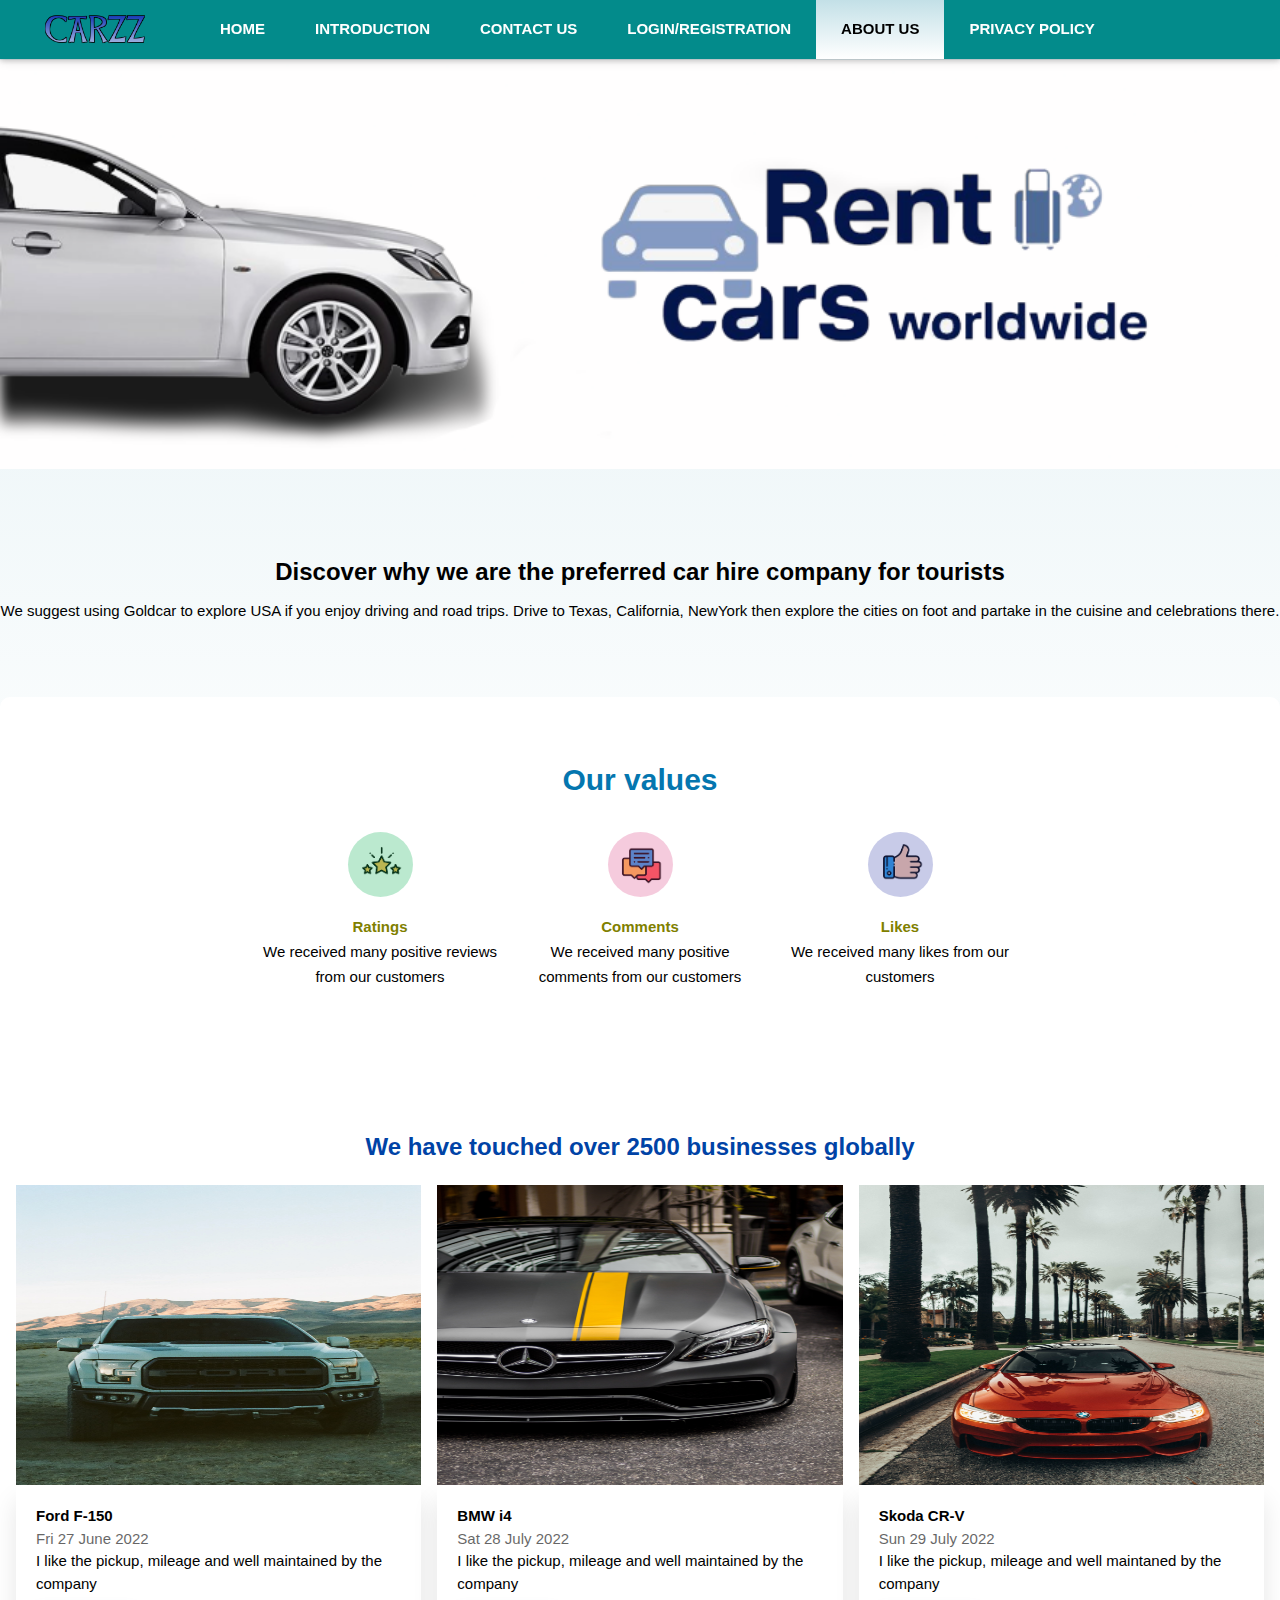
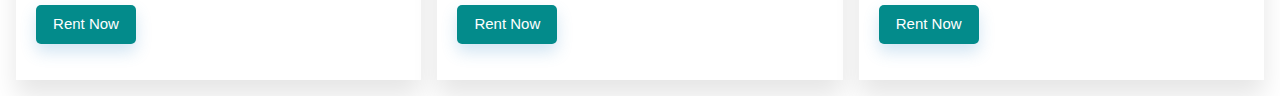
==== About us.html @ 59fe9b58 "first commit" ====
<!DOCTYPE html>
<html lang="en">

<head>
    <meta charset="utf-8" />
    <meta name="viewport" content="width=device-width, initial-scale=1">
    <title>CAR RENTAL MANAGEMENT</title>
    <link href="Car_Rental.css" rel="stylesheet" type="text/css" />
    <link rel="stylesheet" href="https://www.w3schools.com/w3css/4/w3.css">
    <script src="./script.js"></script>
    <link rel="stylesheet" href="https://cdnjs.cloudflare.com/ajax/libs/font-awesome/4.7.0/css/font-awesome.min.css">
</head>

<body>
    <div class="w3-top">
        <div class="w3-bar w3-card">
            <a class="w3-bar-item nav-padding w3-hide-medium w3-hide-large w3-right" href="javascript:void(0)"
                onclick="myFunction()" title="Toggle Navigation Menu"><i class="fa fa-bars"></i></a>
            <a class="logo" href="./index.html"><img src="./logo1.png" alt="logo"></a>
            <a href="./index.html" class="w3-bar-item nav-padding w3-hide-small">HOME</a>
            <a href="./Introduction.html" class="w3-bar-item nav-padding w3-hide-small">INTRODUCTION</a>
            <a href="./Contact us.html" class="w3-bar-item nav-padding w3-hide-small">CONTACT US</a>
            <a href="./Login_Registration.html" class="w3-bar-item nav-padding w3-hide-small">LOGIN/REGISTRATION</a>
            <a href="./About us.html" class="w3-bar-item nav-padding w3-hide-small active">ABOUT US</a>
            <a href="./privacy_policy.html" class="w3-bar-item nav-padding w3-hide-small">PRIVACY POLICY</a>
        </div>
    </div>

    <div id="navDemo" class="w3-bar-block w3-black w3-hide w3-hide-large w3-hide-medium w3-top" style="margin-top:46px">
        <a href="./index.html" class="w3-bar-item w3-padding-large" onclick="myFunction()">HOME</a>
        <a href="./Introduction.html" class="w3-bar-item w3-padding-large" onclick="myFunction()">INTRODUCTION</a>
        <a href="./Contact us.html" class="w3-bar-item w3-padding-large" onclick="myFunction()">CONTACT US</a>
        <a href="./Login_Registration.html" class="w3-bar-item w3-padding-large" onclick="myFunction()">LOGIN/REGISTRATION</a>
        <a href="./About us.html" class="w3-bar-item w3-padding-large active"
            onclick="myFunction()">ABOUT US</a>
        <a href="./privacy_policy.html" class="w3-bar-item w3-padding-large" onclick="myFunction()">PRIVACY
            POLICY</a>
    </div>
    <div class="image_home">
        <img class="home_image" src="./home-image.png" alt="contact-image">
    </div>

        <div class="paragraph_wrapper">
            <h3>Discover why we are the preferred car hire company for tourists</h3>
            <p>We suggest using Goldcar to explore USA if you enjoy driving and road trips. Drive to Texas, California,
                NewYork then explore the cities on foot and partake in the cuisine and celebrations there.</p>
        </div>
        <div class="review_wrapper">
            <h2>Our values</h2>
            <ul class="login_other">
                <li>
                    <div class="review1"></div><br>
                    <b><span style="color:olive">Ratings</span></b><br>
                    <p>We received many positive reviews from our customers</p>
                </li>
                <li>
                    <div class="review2"></div><br>
                    <b><span style="color:olive">Comments</span></b><br>
                    <p>We received many positive comments from our customers</p>
                </li>
                <li>
                    <div class="review3"></div><br>
                    <b><span style="color:olive">Likes</span></b><br>
                    <p>We received many likes from our customers</p>
                </li>
            </ul>
        </div>

        <div class="business-wrapper">
            <h3>We have touched over 2500 businesses globally</h3>
            <div class="w3-row-padding">
                <div class="w3-third w3-margin-bottom">
                    <img src="./Ford.jpg" alt="New York" class="w3-hover-opacity image-div">
                    <div class="w3-container w3-white image-div-content">
                        <p><b>Ford F-150</b></p>
                        <p class="w3-opacity">Fri 27 June 2022</p>
                        <p>I like the pickup, mileage and well maintained by the company</p>
                        <button class="w3-button submit_button_5 w3-margin-bottom">Rent Now</button>
                    </div>
                </div>
                <div class="w3-third w3-margin-bottom">
                    <img src="./Benze.jpg" alt="Paris" class="w3-hover-opacity image-div">
                    <div class="w3-container w3-white image-div-content">
                        <p><b>BMW i4</b></p>
                        <p class="w3-opacity">Sat 28 July 2022</p>
                        <p>I like the pickup, mileage and well maintained by the company</p>
                        <button class="w3-button submit_button_5 w3-margin-bottom">Rent Now</button>
                    </div>
                </div>
                <div class="w3-third w3-margin-bottom">
                    <img src="./BMW.jpg" alt="San Francisco" class="w3-hover-opacity image-div">
                    <div class="w3-container w3-white image-div-content">
                        <p><b>Skoda CR-V</span></b></p>
                        <p class="w3-opacity">Sun 29 July 2022</p>
                        <p>I like the pickup, mileage and well maintaned by the company</p>
                        <button class="w3-button submit_button_5 w3-margin-bottom">Rent Now</button>
                    </div>
                </div>
            </div>
        </div>


    </div>
</body>

</html>
---- Car_Rental.css ----
* {
    font-family: 'Poppins', sans-serif;
    margin: 0;
    padding: 0;
    scroll-padding-top: 1rem;
    scroll-behavior: smooth;
    text-decoration: none;
    box-sizing: border-box;
}

.card-wrapper {
    position: relative;
    width: 100%;
    border: 1px solid #a5a5a545;
    box-shadow: rgb(201 201 201 / 25%) 6px 8px 12px 5px;
    margin: 100px auto;
    top: 70px;
}

.footer {
    padding: 60px 190px;
    border: 1px solid #a5a5a545;
    box-shadow: rgb(201 201 201 / 25%) 6px 8px 12px 5px;
    margin-top: 60px;
}

.homeul{
    display: flex;
    justify-content: space-evenly;
}

.policy_heading {
    text-align: center;
    margin-top: 100px;
    margin-bottom: 50px;
    font-weight: 600;
}

.profile-content {
    padding: 90px 20px 20px;
}

.profile-img img{
    width: 148px;
    border-radius: 50%;
    height: 100%;
}

.profile-img {
    border-radius: 50%;
    width: 150px;
    text-align: center;
    height: 150px;
    position: absolute;
    border-bottom: 3px solid #a5a5a5a6;
    border-left: 1px solid #a5a5a5a6;
    border-right: 1px solid #a5a5a5a6;
    display: inline-block;
    margin: 0 auto;
    top: -80px;
    left: 42%;
    background-color: #ececec;
    overflow: hidden;
}

.youtube_video {
    text-align: center;
}

.image-div-content {
    box-shadow: 0px 16px 24px 0px rgb(0 0 0 / 10%);
    padding: 20px !important;
}

.business-wrapper {
    margin: 85px 0px;
}

.business-wrapper h3 {
    margin-bottom: 20px;
    padding: 0;
    color: #0043a6;
    font-weight: 700;
    text-align: center;
}

.image-div-content button {
    margin-top: 10px;
}

img.image-div {
    width: 100%;
    height: 300px;
}



.review_wrapper {
    padding: 50px 0px;
    background: white;
    border-radius: 10px;
    text-align: center;
}

.review_wrapper h2 {
    font-weight: 600;
    margin-bottom: 25px;
}

.paragraph_wrapper {
    text-align: center;
    padding: 75px 0px;
}

.paragraph_wrapper h3 {
    font-weight: 600;
}

.w3-bar-item {
    white-space: normal;
    color: white !important;
    font-weight: 700 !important;
}

.image_home {
    margin-top: 60px;
}


.w3-card {
    background-color: #038b8b;
}

.active {
    background-image: linear-gradient(to bottom, rgb(195 224 231 / 120%), #ffffff);
    color: black !important;
}

.background-body {
    background-color: red;
}

/* h1, h2 {
    font-family: cursive;
    color: #17adbdfa;
} */

h1,
h2 {
    font-family: cursive;
    color: #0476af;
}

.padding20_up_down {
    padding: 20px 0px;
}

html,
body {
    height: 100%;
    width: 100%;
}

img {
    width: 100%;
}

body {
    color: var(--text-color);
    /* background: #bda85a24; */
    /*  background: rgb(195 224 231 / 30%);*/
    background-image: linear-gradient(to bottom, rgb(195 224 231 / 50%), #ffffff);
    background-attachment: fixed;
}

.container {
    max-width: 1068px;
    margin-left: auto;
    margin-right: auto;

}

.top_heading_cars {
    text-align: center;
}

.top_heading_cars h2 {
    font-size: 32px;
}

.references_wrapper h3 {
    font-size: 32px;
    font-family: cursive;
}

header {
    display: block;
    width: 100%;
    position: fixed;
    top: 0;
    left: 0;
    z-index: 100;
}

.nav {
    display: flex;
    align-items: center;
    justify-content: space-between;
    padding: 20px 35px;
}

#menu-icon {
    font-size: 24px;
    cursor: pointer;
    color: var(--text-color);
    display: none;
}

.navbar {
    display: flex;
    column-gap: 2rem;
    list-style: none;
}

.navbar a {
    color: var(--main-color);
    font-size: 1rem;
    text-transform: uppercase;
    font-weight: 600;
}

.navbar a:hover {
    color: var(--main-color);
    border-bottom: 3px solid red;
}

#search-icon {
    font-size: 24px;
    cursor: pointer;
}

.search-box {
    position: absolute;
    top: 110%;
    right: 0;
    left: 0;
    background: var(--bg-color);
    box-shadow: 4px 4px 20px rgb(15 54 55 /10%);
    border-radius: 0.5rem;
    border: 1px solid black;
}

.search-box input {
    width: 100%;
    padding: 10px;
    border: none;
    outline: none;
    background: transparent;
    font-size: 1rem;
}

.home {
    max-width: 1300px;
    margin: auto;
    width: 100%;
    min-height: 540px;
    display: flex;
    align-items: center;

}

.home-text span {
    color: red;
    font-weight: 400;
}

.references_wrapper h3 {
    text-align: center;
}

.references_wrapper {
    margin: 50px 0px;
}


.ordered-list-style li:before {
    content: counter(item);
    background: #16a6e3;
    border-radius: 100%;
    color: white;
    width: 35px;
    text-align: center;
    display: inline-block;
    padding: 7px;
}

.ordered-list-style li {
    width: 190px;
    counter-increment: item;
    margin-bottom: 5px;
}

.ordered-list-style {
    margin: 10px;
    padding: 10px;
    display: flex;
    justify-content: center;
    list-style: none;
    counter-reset: item;
}

.ordered-list-style li a {
    color: black;
    font-family: 'Trebuchet MS';
    font-size: 18px;
}

.heading h3 {
    text-align: center;
}

.home-text p {
    font-size: 17px;
    font-weight: 300;
    margin: 0.5rem 0 1.2rem;
}

.heading {
    margin-bottom: 55px;
    padding: 25px;
    border-radius: 10px;
}

.heading p {
    font-size: 17px;
    font-weight: 300;
    margin: 0.5rem 0 1.2rem;
}

.cars-container {
    display: flex;
    flex-wrap: wrap;
    gap: 2rem;
    margin-top: 2rem;
}

.cars-container .box {
    flex: 1 1 17rem;
    position: relative;
    height: 200px;
    border-radius: 0.5rem;
    overflow: hidden;

}

.cars-container .box img {
    width: 100%;
    height: 100%;
    object-fit: cover;
    overflow: hidden;
}

.cars-container .box img:hover {
    transform: scale(1.1);
    transition: 0.5s;
}

.cars-container .box h2 {
    position: absolute;
    bottom: 1rem;
    left: 1rem;
    font-weight: 300;
    font-size: 1rem;
    background: var(--bg-color);
    padding: 8px;
    color: white;
    border-radius: 0.5rem;
}

.contact_other a,
.contact_other p {
    color: black;
    /* font-family :'Courier New', Courier, monospace; */
    font-family: 'Trebuchet MS'
}


/*
  .about{
    display:flex;
    flex-wrap: wrap;
    align-items:center;
    gap: 1.5rem;
  }
  .about-text h2{
    font-size: 1.7rem;
    font-weight: 500;
  }
  .about-text p{
   font-size: 0.938rem;
    margin: 0.5rem 0 1.4rem;
  }
  */















.navbar_wrapper {
    text-align: right;
    height: 100px;
    width: 100%;
    background: white;
    border-bottom: 1px solid rgba(0, 0, 0, 0.321);
    position: relative;
}

.logo {
    float: left;
    margin: 10px 40px;
    width: 110px;
    margin-right: 45px;
}

/* .nav_ul {
    list-style-type: none;
    margin: 0;
    padding: 0px 90px;
    margin: 0;
    position: absolute;
    top: 50%;
    width: 100%;
    -ms-transform: translateY(-50%);
    transform: translateY(-50%);
} */


nav {
    display: flex;
    justify-content: space-between;
    height: 80px;
    padding: 0px 55px;
    border-bottom: 1px solid #00000036;
}

nav .nav_ul {
    display: flex;
    list-style: none;
    padding: 30px 0px;
}

.nav_ul li {
    display: inline;
    margin: 0px 20px;
}

.hover_nav {
    font-weight: 600;
}

.hover_nav:hover {
    color: black;
    font-size: 18px;
    padding: 10px;
    box-shadow: rgb(221 221 221) 0px 5px 13px 0px;
    border-radius: 5px;
}

.nav_ul li a {
    color: black;
    font-size: 18px;
    padding: 10px;
}

.top_heading {
    background: #ffffff;
    padding: 60px 30px;
    line-height: 34px;
    border-radius: 10px;
    text-align: center;
    margin-top: 110px;
}

.home-text {
    padding: 25px;
}

.top_heading p {
    font-family: system-ui;
}

/* .body_wrapper {
    max-width: 1300px;
    margin: auto;
    width: 100%;
    padding: 35px 0px;
    margin-top: 25px;
} */

.body_wrapper {
    margin-top: 30px;
}

.body_wrapper_login {
    max-width: 1300px;
    margin: auto;
    width: 100%;
    padding: 35px 0px;
    position: relative;
}

.form_contactus {
    width: 500px;
    margin: auto;
    background: white;
    border-radius: 15px;
}

.body_login_wrapper {
    margin-top: 55px;
}

.form_login {
    width: 600px;
    border-radius: 15px;
    background: white;
    margin: auto;
    border: 1px solid #f5f5f5;
    padding: 0;
}

fieldset {
    padding: 25px 10px;
    border-radius: 15px;
    border-color: rgb(192 192 192 / 25%) !important;
    box-shadow: #ddd 15px 18px 20px 0;
}

.submit_button_5{
    float: left;
    padding: 5px;
    background: #038b8b!important;
    border-radius: 2px;
    cursor: pointer;
    width: 100px !important;
    border: 0px !important;
    border-radius: 5px;
    color: white !important;
    box-shadow: 0px 8px 16px #3e8ecc3b;
}

.submit_button_contactus {
    float: right;
    padding: 5px;
    background: #038b8b!important;
    border-radius: 2px;
    cursor: pointer;
    width: 100px !important;
    border: 0px !important;
    border-radius: 5px;
    color: white !important;
    box-shadow: 0px 8px 16px #3e8ecc3b;
}

.submit_button_decline {
    float: right;
    padding: 5px;
    background: #ffffff!important;
    border-radius: 2px;
    cursor: pointer;
    width: 100px !important;
    border: 0px !important;
    border-radius: 5px;
    color: black !important;
    box-shadow: 0px 8px 16px #3e8ecc3b;
    margin-right: 10px;
}

.reset_button_contactus {
    float: right;
    padding: 5px;
    background: rgb(255 255 255 / 67%);
    border-radius: 5px;
    cursor: pointer;
    width: 100px !important;
    border: 0px !important;

    box-shadow: 0px 8px 16px rgb(48 52 53 / 25%);
    margin-right: 10px !important;
}


.form_contactus input {
    width: 100%;
    margin: 5px 0px;
    height: 35px;
}

.form_login input {
    width: 100%;
    margin: 5px 0px;
    height: 35px;
}


.center_heading {
    margin: 30px 0px;
    text-align: center;
}

.description_contactus {
    width: 75%;
    margin: auto;
    padding: 50px 0px;
}

.description_contactus ul {
    margin-left: 10px;
    margin: 15px 0px 0px 15px;
}

.logo_social_facebook {
    width: 35px;
    height: 35px;
    margin: 0;
    display: inline-block;
    background-image: url(./social.png);
    background-position-x: 1px;
    background-size: 115px;
    background-repeat: no-repeat;
    margin-bottom: -10px;
}

.logo_social_twitter {
    width: 35px;
    height: 35px;
    margin: 0;
    display: inline-block;
    background-image: url(./social.png);
    background-position-x: 1px;
    background-size: 115px;
    background-repeat: no-repeat;
    margin-bottom: -10px;
    background-position-x: -75px;
    background-position-y: -35px;
}


.logo_social_skype {
    width: 35px;
    height: 35px;
    margin: 0;
    display: inline-block;
    background-image: url(./social.png);
    background-position-x: 1px;
    background-size: 115px;
    background-repeat: no-repeat;
    margin-bottom: -10px;
    background-position-x: -75px;
    background-position-y: -70px;
}

.w3-input {
    padding: 8px;
    display: block;
    border: none;
    border-bottom: 1px solid #ccc;
    width: 100%;
}

.required:after {
    content: " *";
    color: red;
}

fieldset p {
    margin-bottom: 20px;
}

.logo_social_phone {
    width: 35px;
    height: 35px;
    margin: 0;
    display: inline-block;
    background-image: url(./contact.png);
    background-position-x: -145px;
    background-size: 205px;
    background-repeat: no-repeat;
    margin-bottom: -10px;
    background-position-y: -30px;
}

.logo_social_email {
    width: 35px;
    height: 35px;
    margin: 0;
    display: inline-block;
    background-image: url(./contact.png);
    background-position-x: -177px;
    background-size: 205px;
    background-repeat: no-repeat;
    margin-bottom: -10px;
    background-position-y: -120px;
}

.logo_social_address {
    width: 35px;
    height: 35px;
    margin: 0;
    display: inline-block;
    background-image: url(./contact.png);
    background-position-x: -177px;
    background-size: 205px;
    background-repeat: no-repeat;
    margin-bottom: -10px;
    background-position-y: -90px;
}

textarea {
    max-width: 550px;
    height: auto;
}

.logo_social_name {
    width: 32px;
    height: 35px;
    margin: 0;
    display: inline-block;
    background-image: url(./contact.png);
    background-position-x: 0px;
    background-size: 205px;
    background-repeat: no-repeat;
    margin-bottom: -10px;
    background-position-y: 0px;
}

.logo_social_subject {
    width: 32px;
    height: 35px;
    margin: 0;
    display: inline-block;
    background-image: url(./contact.png);
    background-position-x: -143px;
    background-size: 205px;
    background-repeat: no-repeat;
    margin-bottom: -10px;
    background-position-y: 0px;
}


.logo_social_message {
    width: 32px;
    height: 35px;
    margin: 0;
    display: inline-block;
    background-image: url(./contact.png);
    background-position-x: -70px;
    background-size: 205px;
    background-repeat: no-repeat;
    margin-bottom: -10px;
    background-position-y: 0px;
}

.logo_social_email1 {
    width: 32px;
    height: 35px;
    margin: 0;
    display: inline-block;
    background-image: url(./contact.png);
    background-position-x: -105px;
    background-size: 205px;
    background-repeat: no-repeat;
    margin-bottom: -10px;
    background-position-y: -120px;
}

.description_contactus ul {
    display: flex;
    width: 100%;
    justify-content: space-evenly;
    list-style: none;
}

.contact_other li {
    display: block;
    text-align: center;
    line-height: 25px;
    border: 1px solid #00000012;
    padding: 5px;
    width: 260px;
    border-radius: 5px;
}

.contact_other li:hover {
    -ms-transform: scale(1);
    -webkit-transform: scale(1);
    transform: scale(1);
    box-shadow: rgb(221 221 221) 0px 5px 13px 0px;
}

.contact_content {
    width: 100%;
    background: #038b8b3d;
    padding: 76px 50px;
    margin-top: 75px;
    text-align: center;
    border-radius: 10px;
    box-shadow: 0px 16px 24px 0px rgb(0 0 0 / 30%);
}

.get_touch_heading {
    text-align: center;
    font-size: 26px;
}

.contact_content h2 {
    margin: 25px 0px;
    color: rgb(0, 0, 0);
}

.contact_content p {
    color: rgb(0, 0, 0);
}

.top-left {
    position: absolute;
    top: 125px;
    left: 16px;
    color: white;
    font-size: 50px;
    text-transform: uppercase;
}

.image_login {
    position: relative;
}

.mini-title {
    position: absolute;
    top: 198px;
    left: 175px;
    color: white;
    font-size: 35px;
    text-transform: capitalize;
    font-family: cursive;
}

.radio_button_login {
    display: flex;
    margin-bottom: 0px !important;
    align-items: center;
    margin: 0px 10px;
}

.radio_button_login label {
    padding-left: 10px;
}

.radio_button_login input {
    width: 16px;
}

.gender_wraper,
.contact_method_wraper {
    display: flex;
}

.checkbox_login {
    display: flex;
    margin-bottom: 0px !important;
    align-items: center;
    margin: 0px 10px;
}

.checkbox_login label {
    padding-left: 10px;
}

.checkbox_login input {
    width: 16px;
}

.form_login div {
    margin-top: 5px;
}

select#education {
    width: 290px;
    margin-top: 10px;
    border: 1px solid #0000002e;
    padding: 5px;
    border-radius: 3px;
}

select#education option {
    font-size: 15px;
}

.buttons {
    margin-top: 40px !important;
}

.external_content img {
    width: 210px;
}

.external_content {
    text-align: center;
    line-height: 30px;
    background-color: rgb(249 160 11 / 12%);
    padding: 54px;
    border-radius: 100px 0px;
}

.login_table table {
    font-family: arial, sans-serif;
    border-collapse: collapse;
    width: 100%;
}

td {
    border: 1px solid rgba(53, 48, 145, 0.47);
    text-align: left;
    padding: 15px;
}

th {
    border: 1px solid #dddddd;
    text-align: left;
    padding: 15px;
    color: white;
    background-color: #868bd0;
}

.login_table {
    padding: 45px 0px;
    width: 775px;
    margin: auto;
}

.login_content {
    width: 100%;
    padding: 76px 50px;
    margin-top: 30px;
    text-align: center;
}

.login_content>p {
    margin: 25px 0px 18px 0px;
}

.login_other li {
    display: block;
    text-align: center;
    line-height: 25px;
    padding: 5px;
    width: 260px;
    border-radius: 5px;
}

.login_other_logos_email:hover {
    -ms-transform: scale(1);
    -webkit-transform: scale(1);
    transform: scale(1);
    box-shadow: rgb(221 221 221) 0px 5px 13px 0px;
    border-radius: 50px;
}

.sources_wrapper h3{
    text-align: center;
}

.login_other_logos_address:hover {
    -ms-transform: scale(1);
    -webkit-transform: scale(1);
    transform: scale(1);
    box-shadow: rgb(221 221 221) 0px 5px 13px 0px;
    border-radius: 50px;
}

.sources_wrapper {
    padding: 35px 0px;
}

ul.login_other {
    display: flex;
    justify-content: center;
}

.login_other_logos_email {
    width: 65px;
    height: 65px;
    margin: 0;
    display: inline-block;
    background-image: url(./contact.png);
    background-position-x: -284px;
    background-size: 335px;
    background-repeat: no-repeat;
    margin-bottom: 10px;
    background-position-y: -193px;
    position: relative;
}

.login_other_logos_address {
    width: 65px;
    height: 65px;
    margin: 0;
    display: inline-block;
    background-image: url(./contact.png);
    background-position: -228px -145px;
    background-size: 335px;
    background-repeat: no-repeat;
    margin-bottom: 10px;
    position: relative;
}

.login_other_logos_email:before {
    content: "";
    position: absolute;
    left: 0;
    right: 0;
    top: 0;
    bottom: 0;
    background: #04af4e45;
    border-radius: 50px;
}

.login_other_logos_address:before {
    content: "";
    position: absolute;
    left: 0;
    right: 0;
    top: 0;
    bottom: 0;
    background: #d93f8245;
    border-radius: 50px;
}

h2.price_heading {
    text-align: center;
    margin: 35px;
    font-family: sans-serif;
    color: #000000;
}

.login_table tr:not(:first-child):hover {
    background-color: #f5f5f5;
}

p.note_login {
    font-size: 13px;
    margin: 10px 0px;
    font-weight: bold;
}

.logo_social_methods {
    width: 32px;
    height: 35px;
    margin: 0;
    display: inline-block;
    background-image: url(./contact.png);
    background-position-x: -108px;
    background-size: 205px;
    background-repeat: no-repeat;
    margin-bottom: -10px;
    background-position-y: 0px;
}

.logo_social_education {
    width: 32px;
    height: 35px;
    margin: 0;
    display: inline-block;
    background-image: url(./contact.png);
    background-position-x: -143px;
    background-size: 205px;
    background-repeat: no-repeat;
    margin-bottom: -10px;
    background-position-y: 0px;
}

.login_other a {
    color: black;
}

.nav-padding {
    padding: 18px 25px !important;
}

.w3-bar-item:hover {
    box-shadow: rgb(221 221 221) 0px 5px 13px 0px;
}














.review1:before {
    content: "";
    position: absolute;
    left: 0;
    right: 0;
    top: 0;
    bottom: 0;
    background: #04af4e45;
    border-radius: 50px;
}

.review1:hover {
    -ms-transform: scale(1);
    -webkit-transform: scale(1);
    transform: scale(1);
    box-shadow: rgb(221 221 221) 0px 5px 13px 0px;
    border-radius: 50px;
}


.review1 {
    width: 65px;
    height: 65px;
    margin: 0;
    display: inline-block;
    background-image: url(./review-icon.png);
    background-position-x: -36px;
    background-size: 260px;
    background-repeat: no-repeat;
    margin-bottom: 10px;
    background-position-y: -60px;
    position: relative;
}


.review2:before {
    content: "";
    position: absolute;
    left: 0;
    right: 0;
    top: 0;
    bottom: 0;
    background: #d93f8245;
    border-radius: 50px;
}

.review2:hover {
    -ms-transform: scale(1);
    -webkit-transform: scale(1);
    transform: scale(1);
    box-shadow: rgb(221 221 221) 0px 5px 13px 0px;
    border-radius: 50px;
}


.review2 {
    width: 65px;
    height: 65px;
    margin: 0;
    display: inline-block;
    background-image: url(./review-icon.png);
    background-position-x: -157px;
    background-size: 260px;
    background-repeat: no-repeat;
    margin-bottom: 10px;
    background-position-y: 2px;
    position: relative;
}

.review3:before {
    content: "";
    position: absolute;
    left: 0;
    right: 0;
    top: 0;
    bottom: 0;
    background: #343da945;
    border-radius: 50px;
}

.review3:hover {
    -ms-transform: scale(1);
    -webkit-transform: scale(1);
    transform: scale(1);
    box-shadow: rgb(221 221 221) 0px 5px 13px 0px;
    border-radius: 50px;
}


.review3 {
    width: 65px;
    height: 65px;
    margin: 0;
    display: inline-block;
    background-image: url(./review-icon.png);
    background-position-x: -35px;
    background-size: 260px;
    background-repeat: no-repeat;
    margin-bottom: 10px;
    background-position-y: -116px;
    position: relative;
}
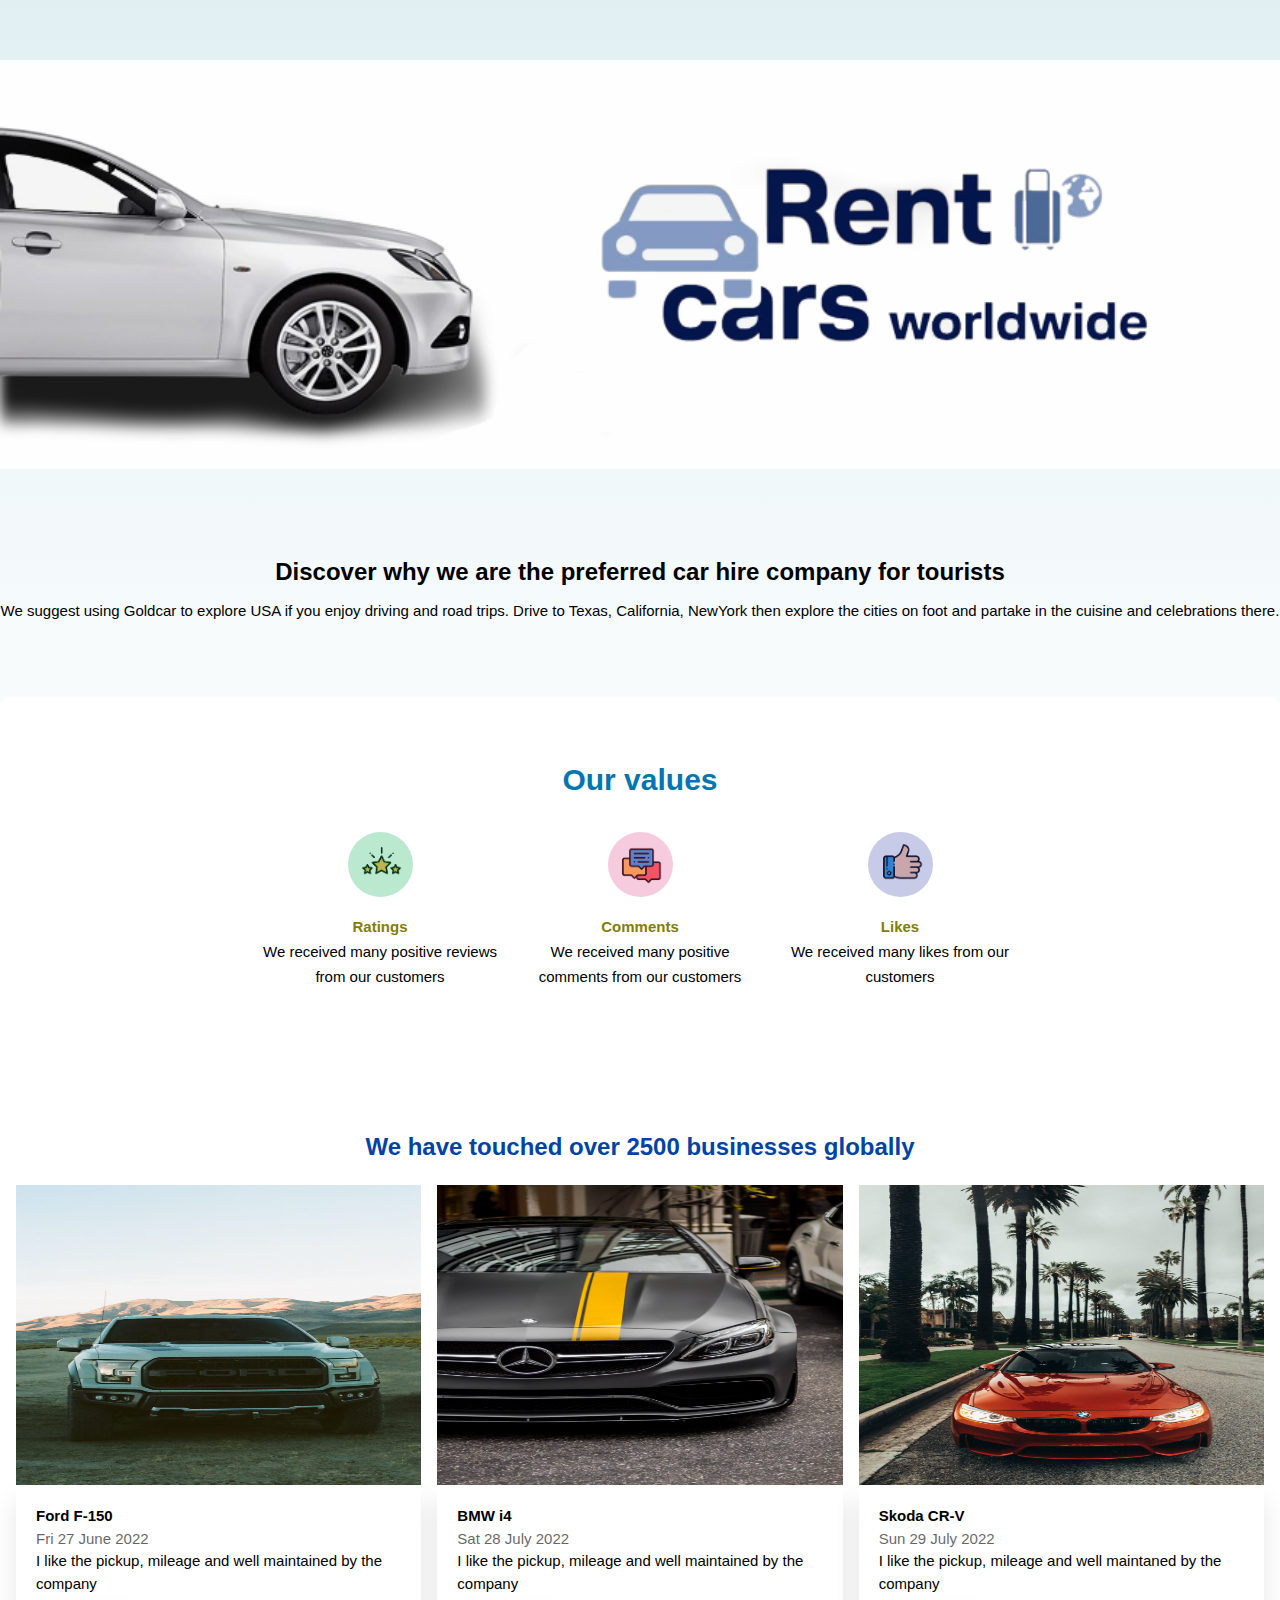
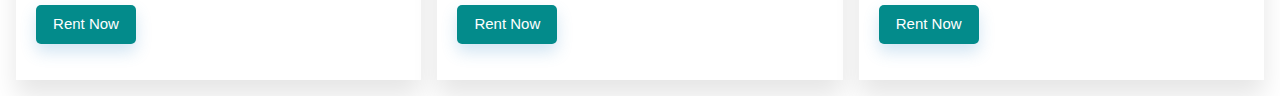
==== commit 4c99062e: "test commit" ====
--- a/About us.html
+++ b/About us.html
@@ -11,19 +11,8 @@
     <link rel="stylesheet" href="https://cdnjs.cloudflare.com/ajax/libs/font-awesome/4.7.0/css/font-awesome.min.css">
 </head>
 
-<body>
-    <div class="w3-top">
-        <div class="w3-bar w3-card">
-            <a class="w3-bar-item nav-padding w3-hide-medium w3-hide-large w3-right" href="javascript:void(0)"
-                onclick="myFunction()" title="Toggle Navigation Menu"><i class="fa fa-bars"></i></a>
-            <a class="logo" href="./index.html"><img src="./logo1.png" alt="logo"></a>
-            <a href="./index.html" class="w3-bar-item nav-padding w3-hide-small">HOME</a>
-            <a href="./Introduction.html" class="w3-bar-item nav-padding w3-hide-small">INTRODUCTION</a>
-            <a href="./Contact us.html" class="w3-bar-item nav-padding w3-hide-small">CONTACT US</a>
-            <a href="./Login_Registration.html" class="w3-bar-item nav-padding w3-hide-small">LOGIN/REGISTRATION</a>
-            <a href="./About us.html" class="w3-bar-item nav-padding w3-hide-small active">ABOUT US</a>
-            <a href="./privacy_policy.html" class="w3-bar-item nav-padding w3-hide-small">PRIVACY POLICY</a>
-        </div>
+<body onload="showBrandbar('ABOUT US');">
+    <div class="w3-top" id="header_replacement"> 
     </div>
 
     <div id="navDemo" class="w3-bar-block w3-black w3-hide w3-hide-large w3-hide-medium w3-top" style="margin-top:46px">
